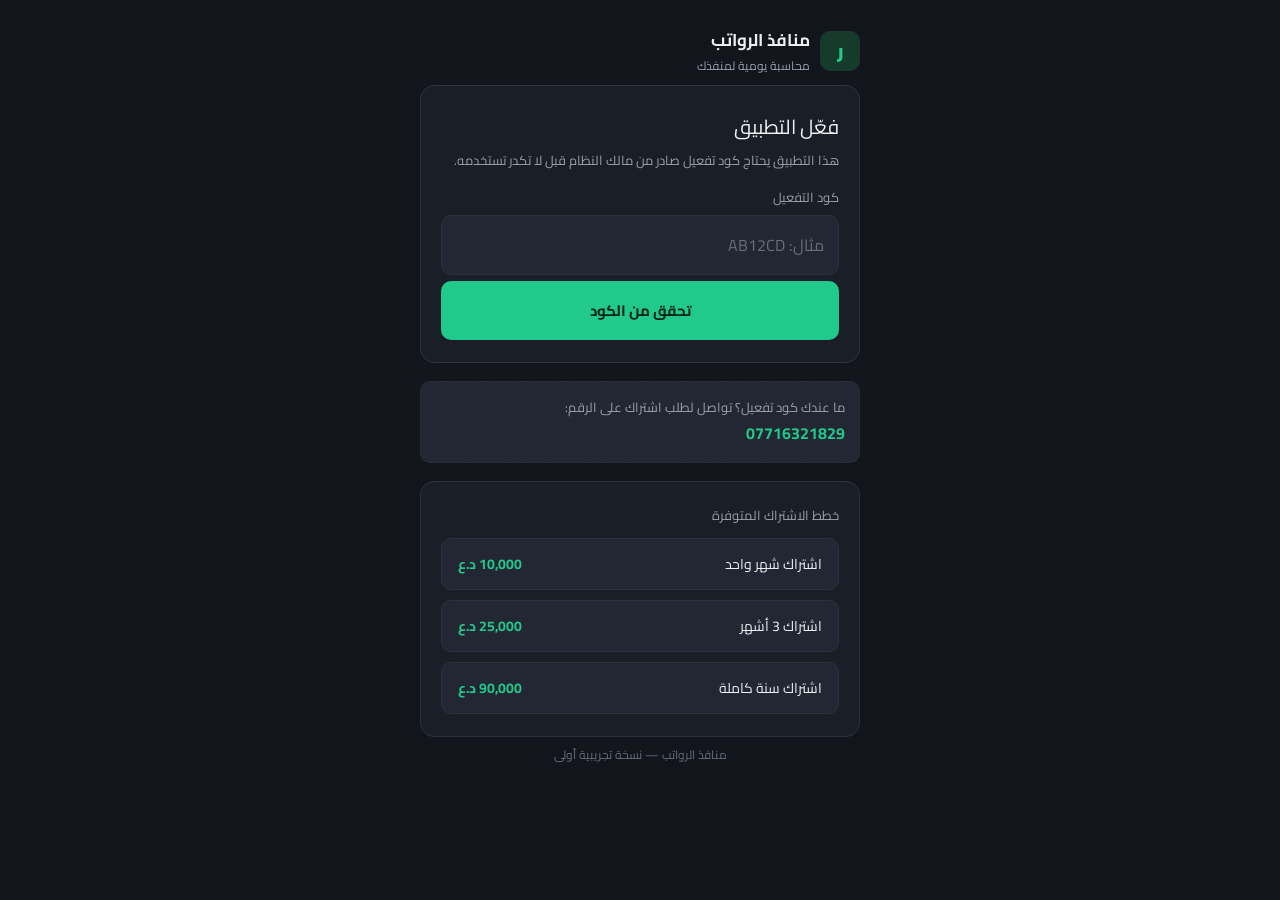
==== index.html @ 4c49eb66 "Update index.html" ====
<!DOCTYPE html>
<html lang="ar" dir="rtl">
<head>
<meta charset="UTF-8" />
<meta name="viewport" content="width=device-width, initial-scale=1, maximum-scale=1, viewport-fit=cover" />
<meta name="theme-color" content="#12151b" />
<title>منافذ الرواتب</title>
<link rel="manifest" href="manifest.json" />
<link rel="apple-touch-icon" href="icons/icon-192.png" />
<meta name="apple-mobile-web-app-capable" content="yes" />
<meta name="apple-mobile-web-app-status-bar-style" content="black-translucent" />
<link rel="stylesheet" href="css/style.css" />
</head>
<body>

<div class="brand">
  <div class="brand-mark">ر</div>
  <div>
    <div class="brand-name">منافذ الرواتب</div>
    <div class="brand-sub">محاسبة يومية لمنفذك</div>
  </div>
</div>

<!-- شاشة التفعيل -->
<section id="screen-activation" class="screen">
  <div class="card">
    <div class="title">فعّل التطبيق</div>
    <div class="subtitle">هذا التطبيق يحتاج كود تفعيل صادر من مالك النظام قبل لا تكدر تستخدمه.</div>
    <label>كود التفعيل</label>
    <input type="text" id="activation-code" placeholder="مثال: AB12CD" autocomplete="off" />
    <div class="error-text" id="activation-error"></div>
    <div style="height:6px"></div>
    <button class="btn btn-primary" id="btn-check-activation">تحقق من الكود</button>
  </div>

  <div class="hint-box">
    ما عندك كود تفعيل؟ تواصل لطلب اشتراك على الرقم:
    <br />
    <span class="hint-phone" id="support-phone-display"></span>
  </div>

  <div class="card">
    <div class="subtitle" style="margin-bottom:12px">خطط الاشتراك المتوفرة</div>
    <div class="plans">
      <div class="plan"><span class="plan-name">اشتراك شهر واحد</span><span class="plan-price">10,000 د.ع</span></div>
      <div class="plan"><span class="plan-name">اشتراك 3 أشهر</span><span class="plan-price">25,000 د.ع</span></div>
      <div class="plan"><span class="plan-name">اشتراك سنة كاملة</span><span class="plan-price">90,000 د.ع</span></div>
    </div>
  </div>
</section>

<!-- شاشة إنشاء الحساب (أول استخدام بعد التفعيل) -->
<section id="screen-signup" class="screen">
  <div class="card">
    <div class="title">أنشئ حسابك</div>
    <div class="subtitle">هذا الجهاز مفعّل. حط رقم هاتفك ورمز سري من 5 أرقام تستخدمه بكل مرة تفتح التطبيق.</div>

    <label>رقم الهاتف</label>
    <input type="tel" id="signup-phone" placeholder="07xxxxxxxxx" inputmode="numeric" />

    <label>الرمز السري (5 أرقام)</label>
    <input type="password" id="signup-pin" placeholder="•••••" inputmode="numeric" maxlength="5" />

    <label>تأكيد الرمز السري</label>
    <input type="password" id="signup-pin2" placeholder="•••••" inputmode="numeric" maxlength="5" />

    <div class="error-text" id="signup-error"></div>
    <div style="height:6px"></div>
    <button class="btn btn-primary" id="btn-signup">إنشاء الحساب</button>
  </div>
</section>

<!-- شاشة تسجيل الدخول -->
<section id="screen-login" class="screen">
  <div class="card">
    <div class="title">تسجيل الدخول</div>
    <div class="subtitle">حط رقم هاتفك ورمزك السري.</div>

    <label>رقم الهاتف</label>
    <input type="tel" id="login-phone" placeholder="07xxxxxxxxx" inputmode="numeric" />

    <label>الرمز السري</label>
    <input type="password" id="login-pin" placeholder="•••••" inputmode="numeric" maxlength="5" />

    <div class="error-text" id="login-error"></div>
    <div style="height:6px"></div>
    <button class="btn btn-primary" id="btn-login">دخول</button>
    <button class="link-btn" id="link-forgot-pin">نسيت الرمز السري؟</button>
  </div>
</section>

<!-- نسيت الرمز - خطوة 1: طلب OTP -->
<section id="screen-forgot-1" class="screen">
  <div class="top-actions">
    <button class="back-btn" id="link-to-login">‹ رجوع لتسجيل الدخول</button>
  </div>
  <div class="card">
    <div class="title">استرجاع الرمز السري</div>
    <div class="subtitle">راح نرسلك رمز تحقق عبر واتساب على رقمك.</div>
    <label>رقم الهاتف</label>
    <input type="tel" id="forgot-phone" placeholder="07xxxxxxxxx" inputmode="numeric" />
    <div class="error-text" id="forgot1-error"></div>
    <div style="height:6px"></div>
    <button class="btn btn-primary" id="btn-send-otp">إرسال الرمز عبر واتساب</button>
  </div>
</section>

<!-- نسيت الرمز - خطوة 2: تأكيد OTP + رمز جديد -->
<section id="screen-forgot-2" class="screen">
  <div class="top-actions">
    <button class="back-btn" id="link-back-forgot1">‹ رجوع</button>
  </div>
  <div class="card">
    <div class="title">أدخل رمز التحقق</div>
    <div class="subtitle" id="otp-dev-hint">وصلك رمز مكون من 6 أرقام عبر واتساب.</div>

    <label>رمز التحقق</label>
    <input type="text" id="otp-code" placeholder="123456" inputmode="numeric" maxlength="6" />

    <label>الرمز السري الجديد (5 أرقام)</label>
    <input type="password" id="new-pin" placeholder="•••••" inputmode="numeric" maxlength="5" />

    <label>تأكيد الرمز الجديد</label>
    <input type="password" id="new-pin2" placeholder="•••••" inputmode="numeric" maxlength="5" />

    <div class="error-text" id="forgot2-error"></div>
    <div style="height:6px"></div>
    <button class="btn btn-primary" id="btn-reset-pin">تأكيد وتحديث الرمز</button>
  </div>
</section>

<!-- شاشة إعداد المنفذ (اختيار الأجهزة المتوفرة) -->
<section id="screen-device-setup" class="screen">
  <div class="card">
    <div class="title">شنو الأجهزة المتوفرة عندك؟</div>
    <div class="subtitle">اختر كل جهاز موجود بمنفذك. تكدر تعدلها لاحقاً من الإعدادات.</div>

    <div class="device-list">
      <label class="device-item"><input type="checkbox" value="Switch Rasheed" /> <span>Switch Rasheed</span></label>
      <label class="device-item"><input type="checkbox" value="Switch NBI" /> <span>Switch NBI</span></label>
      <label class="device-item"><input type="checkbox" value="Switch BOB" /> <span>Switch BOB</span></label>
      <label class="device-item"><input type="checkbox" value="Qi" /> <span>Qi</span></label>
      <label class="device-item"><input type="checkbox" value="Qasa" /> <span>Qasa</span></label>
      <label class="device-item"><input type="checkbox" value="AlArab" /> <span>AlArab</span></label>
      <label class="device-item"><input type="checkbox" value="Tabadul" /> <span>Tabadul</span></label>
      <label class="device-item"><input type="checkbox" value="Blue" /> <span>Blue</span></label>
    </div>

    <div class="error-text" id="device-setup-error"></div>
    <div style="height:6px"></div>
    <button class="btn btn-primary" id="btn-save-devices">حفظ ومتابعة</button>
  </div>
</section>

<!-- لوحة التحكم الرئيسية -->
<section id="screen-dashboard" class="screen">
  <div class="dash-header">
    <div>
      <div class="brand-name">أهلاً بيك</div>
      <div class="brand-sub" id="dash-date"></div>
    </div>
    <button class="icon-btn" id="btn-logout" title="تسجيل خروج">⎋</button>
  </div>

  <div class="card profit-card">
    <div class="subtitle">أرباحك اليوم</div>
    <div class="profit-value" id="dash-profit-today">0 د.ع</div>
    <div class="subtitle" id="dash-count-today">0 تسوية اليوم</div>
  </div>

  <button class="btn btn-primary" id="btn-open-add-settlement">+ إدخال تسوية جديدة</button>
  <div style="height:10px"></div>
  <button class="btn btn-ghost" id="btn-open-daily-report">الكشف اليومي المفصّل</button>
  <div style="height:10px"></div>
  <button class="btn btn-ghost" id="btn-open-periodic-report">الكشف الدوري (أسبوعي / شهري)</button>

  <div class="card" style="margin-top:14px">
    <div class="subtitle" style="margin-bottom:10px">الرصيد المعلق بالأجهزة</div>
    <div id="dash-balances-list" class="recent-list">
      <div class="subtitle">لا يوجد رصيد معلق</div>
    </div>
    <div style="height:10px"></div>
    <button class="btn btn-ghost" id="btn-open-withdrawal">سحب بنكي</button>
  </div>

  <div class="card" style="margin-top:14px">
    <div class="subtitle" style="margin-bottom:10px">آخر التسويات</div>
    <div id="dash-recent-list" class="recent-list">
      <div class="subtitle">ماكو تسويات لهسه</div>
    </div>
  </div>
</section>

<!-- شاشة الكشف اليومي المفصّل -->
<section id="screen-daily-report" class="screen">
  <div class="top-actions">
    <button class="back-btn" id="link-back-dashboard-3">‹ رجوع</button>
  </div>
  <div class="card">
    <div class="title">الكشف اليومي</div>
    <div class="date-nav">
      <button class="date-nav-btn" id="btn-prev-day">‹</button>
      <div class="subtitle" id="daily-report-date"></div>
      <button class="date-nav-btn" id="btn-next-day">›</button>
    </div>

    <div class="commission-box" style="margin-top:14px">
      <span>إجمالي أرباح اليوم</span>
      <span id="daily-report-total">0 د.ع</span>
    </div>

    <div id="daily-report-table" class="report-table"></div>
  </div>
</section>

<!-- شاشة الكشف الدوري -->
<section id="screen-periodic-report" class="screen">
  <div class="top-actions">
    <button class="back-btn" id="link-back-dashboard-4">‹ رجوع</button>
  </div>
  <div class="card">
    <div class="title">الكشف الدوري</div>
    <div class="device-chips">
      <div class="device-chip selected" id="btn-period-week" data-days="7">آخر 7 أيام</div>
      <div class="device-chip" id="btn-period-month" data-days="30">آخر 30 يوم</div>
    </div>

    <div class="commission-box" style="margin-top:14px">
      <span>إجمالي الأرباح بالفترة</span>
      <span id="periodic-report-total">0 د.ع</span>
    </div>

    <div id="periodic-report-table" class="report-table"></div>
  </div>
</section>

<!-- شاشة إدخال تسوية -->
<section id="screen-add-settlement" class="screen">
  <div class="top-actions">
    <button class="back-btn" id="link-back-dashboard">‹ رجوع</button>
  </div>
  <div class="card">
    <div class="title">إدخال تسوية</div>
    <label>اختر الجهاز</label>
    <div class="device-chips" id="settlement-device-chips"></div>

    <label>مبلغ التسوية</label>
    <input type="text" id="settlement-amount" placeholder="1,000,000" inputmode="numeric" />

    <div class="commission-box">
      <span>عمولتك من هذي التسوية</span>
      <span id="settlement-commission">0 د.ع</span>
    </div>

    <div class="error-text" id="settlement-error"></div>
    <div style="height:6px"></div>
    <button class="btn btn-primary" id="btn-save-settlement">حفظ التسوية</button>
  </div>
</section>

<!-- شاشة سحب بنكي -->
<section id="screen-add-withdrawal" class="screen">
  <div class="top-actions">
    <button class="back-btn" id="link-back-dashboard-2">‹ رجوع</button>
  </div>
  <div class="card">
    <div class="title">سحب بنكي</div>
    <label>اختر الجهاز</label>
    <div class="device-chips" id="withdrawal-device-chips"></div>

    <div class="commission-box">
      <span>الرصيد المعلق الحالي</span>
      <span id="withdrawal-current-balance">0 د.ع</span>
    </div>

    <label>اسم المصرف</label>
    <input type="text" id="withdrawal-bank" placeholder="مثلاً: مصرف الرافدين" />

    <label>المبلغ المسحوب</label>
    <input type="text" id="withdrawal-amount" placeholder="1,000,000" inputmode="numeric" />

    <div class="error-text" id="withdrawal-error"></div>
    <div style="height:6px"></div>
    <button class="btn btn-primary" id="btn-save-withdrawal">حفظ السحب</button>
  </div>
</section>

<div class="center-note">منافذ الرواتب — نسخة تجريبية أولى</div>

<script type="module" src="js/auth.js?v=3"></script>
<script>
  if ('serviceWorker' in navigator) {
    window.addEventListener('load', () => {
      navigator.serviceWorker.register('service-worker.js').catch(() => {});
    });
  }
</script>
</body>
</html>
---- css/style.css ----
@import url('https://fonts.googleapis.com/css2?family=Cairo:wght@400;500;700;900&display=swap');

:root {
  --bg: #12151b;
  --surface: #1a1e26;
  --surface-2: #222733;
  --border: #2c313d;
  --text: #eef0f3;
  --text-dim: #9aa1ad;
  --text-faint: #666e7b;
  --accent: #21c98a;
  --accent-dim: #163b2c;
  --amber: #e0a63f;
  --danger: #e0553f;
  --radius: 14px;
}

* { box-sizing: border-box; }

html, body {
  margin: 0;
  padding: 0;
  background: var(--bg);
  color: var(--text);
  font-family: 'Cairo', sans-serif;
  direction: rtl;
  min-height: 100vh;
}

body {
  display: flex;
  flex-direction: column;
  max-width: 480px;
  margin: 0 auto;
  padding: 24px 20px 40px;
}

h1, h2, h3 { margin: 0; font-weight: 700; }

.screen { display: none; flex-direction: column; gap: 18px; animation: fade .25s ease; }
.screen.active { display: flex; }
@keyframes fade { from { opacity: 0; transform: translateY(6px);} to { opacity: 1; transform: translateY(0);} }

.brand {
  display: flex;
  align-items: center;
  gap: 10px;
  margin-bottom: 8px;
}
.brand-mark {
  width: 40px; height: 40px;
  border-radius: 10px;
  background: var(--accent-dim);
  color: var(--accent);
  display: flex; align-items: center; justify-content: center;
  font-weight: 900; font-size: 18px;
}
.brand-name { font-size: 17px; font-weight: 700; }
.brand-sub { font-size: 12px; color: var(--text-dim); margin-top: -2px; }

.card {
  background: var(--surface);
  border: 1px solid var(--border);
  border-radius: var(--radius);
  padding: 22px 20px;
}

.title { font-size: 20px; margin-bottom: 4px; }
.subtitle { font-size: 13px; color: var(--text-dim); line-height: 1.7; margin-bottom: 10px; }

label { font-size: 13px; color: var(--text-dim); display: block; margin: 14px 0 6px; }

input[type="text"], input[type="tel"], input[type="password"], input[type="number"] {
  width: 100%;
  background: var(--surface-2);
  border: 1px solid var(--border);
  border-radius: 10px;
  padding: 14px 14px;
  color: var(--text);
  font-family: 'Cairo', sans-serif;
  font-size: 16px;
  outline: none;
  transition: border-color .15s;
}
input:focus { border-color: var(--accent); }
input::placeholder { color: var(--text-faint); }

.pin-row {
  display: flex;
  gap: 8px;
  direction: ltr;
}
.pin-row input {
  text-align: center;
  font-size: 22px;
  padding: 12px 0;
  width: 100%;
  letter-spacing: 2px;
}

.btn {
  border: none;
  border-radius: 10px;
  padding: 15px;
  font-family: 'Cairo', sans-serif;
  font-size: 15px;
  font-weight: 700;
  cursor: pointer;
  width: 100%;
  transition: opacity .15s, transform .1s;
}
.btn:active { transform: scale(.98); }
.btn-primary { background: var(--accent); color: #06231a; }
.btn-ghost { background: transparent; color: var(--text); border: 1px solid var(--border); }
.btn:disabled { opacity: .5; cursor: not-allowed; }

.link-btn {
  background: none;
  border: none;
  color: var(--accent);
  font-family: 'Cairo', sans-serif;
  font-size: 13px;
  cursor: pointer;
  padding: 6px 0;
  text-decoration: underline;
}

.error-text {
  color: var(--danger);
  font-size: 13px;
  display: none;
}
.error-text.show { display: block; }

.hint-box {
  background: var(--surface-2);
  border: 1px dashed var(--border);
  border-radius: 10px;
  padding: 14px;
  font-size: 13px;
  color: var(--text-dim);
  line-height: 1.8;
}
.hint-phone {
  color: var(--accent);
  font-weight: 700;
  font-size: 16px;
  direction: ltr;
  display: inline-block;
  unicode-bidi: plaintext;
}

.plans {
  display: flex;
  flex-direction: column;
  gap: 10px;
}
.plan {
  display: flex;
  justify-content: space-between;
  align-items: center;
  background: var(--surface-2);
  border: 1px solid var(--border);
  border-radius: 10px;
  padding: 12px 16px;
}
.plan-name { font-size: 14px; }
.plan-price { font-size: 14px; font-weight: 700; color: var(--accent); }

.center-note {
  text-align: center;
  font-size: 12px;
  color: var(--text-faint);
  margin-top: 6px;
}

.top-actions {
  display: flex;
  justify-content: space-between;
  align-items: center;
}
.back-btn {
  background: none;
  border: none;
  color: var(--text-dim);
  font-size: 14px;
  cursor: pointer;
}

.otp-row {
  display: flex;
  gap: 8px;
  direction: ltr;
}
.otp-row input {
  text-align: center;
  font-size: 20px;
  width: 100%;
}

.loading-dot {
  display: inline-block;
  width: 6px; height: 6px;
  border-radius: 50%;
  background: currentColor;
  animation: blink 1s infinite ease-in-out;
}
@keyframes blink { 0%,100%{opacity:.2} 50%{opacity:1} }


.device-list {
    display: flex;
    flex-direction: column;
    gap: 8px;
    margin: 12px 0 4px;
}
.device-item {
    display: flex;
    align-items: center;
    gap: 12px;
    background: var(--surface-2);
    border: 1px solid var(--border);
    border-radius: 10px;
    padding: 14px 16px;
    cursor: pointer;
    font-size: 15px;
    transition: border-color .15s;
}
.device-item:has(input:checked) {
    border-color: var(--accent);
    background: var(--accent-dim);
}
.device-item input[type="checkbox"] {
    width: 20px;
    height: 20px;
    accent-color: var(--accent);
    flex-shrink: 0;
}


      .dash-header {
          display: flex;
          justify-content: space-between;
          align-items: center;
      }
.icon-btn {
    background: var(--surface-2);
    border: 1px solid var(--border);
    color: var(--text-dim);
    width: 40px; height: 40px;
    border-radius: 10px;
    font-size: 18px;
    cursor: pointer;
}

.profit-card { text-align: center; }
.profit-value {
    font-size: 34px;
    font-weight: 900;
    color: var(--accent);
    margin: 8px 0 4px;
}

.recent-list { display: flex; flex-direction: column; gap: 8px; }
.recent-item {
    display: flex;
    justify-content: space-between;
    align-items: center;
    background: var(--surface-2);
    border-radius: 8px;
    padding: 10px 12px;
    font-size: 14px;
}
.recent-item .r-device { color: var(--text-dim); }
.recent-item .r-commission { color: var(--accent); font-weight: 700; }

.device-chips {
    display: flex;
    flex-wrap: wrap;
    gap: 8px;
    margin: 10px 0 4px;
}
.device-chip {
    background: var(--surface-2);
    border: 1px solid var(--border);
    border-radius: 20px;
    padding: 8px 16px;
    font-size: 13px;
    cursor: pointer;
    transition: all .15s;
}
.device-chip.selected {
    background: var(--accent);
    color: #06231a;
    border-color: var(--accent);
    font-weight: 700;
}

.commission-box {
    display: flex;
    justify-content: space-between;
    align-items: center;
    background: var(--accent-dim);
    border-radius: 10px;
    padding: 14px 16px;
    margin: 14px 0;
    font-size: 14px;
}
.commission-box span:last-child {
    color: var(--accent);
    font-weight: 900;
    font-size: 18px;
}


  .date-nav {
      display: flex;
      align-items: center;
      justify-content: space-between;
      gap: 10px;
  }
.date-nav-btn {
    background: var(--surface-2);
    border: 1px solid var(--border);
    color: var(--text);
    width: 38px; height: 38px;
    border-radius: 8px;
    font-size: 18px;
    cursor: pointer;
}
.date-nav .subtitle { flex: 1; text-align: center; }

.report-table {
    display: flex;
    flex-direction: column;
    gap: 8px;
    margin-top: 14px;
}
.report-row {
    display: grid;
    grid-template-columns: 1fr 1fr 1fr;
    align-items: center;
    background: var(--surface-2);
    border-radius: 8px;
    padding: 10px 12px;
    font-size: 13px;
    gap: 6px;
}
.report-row.header {
    background: transparent;
    color: var(--text-faint);
    font-size: 12px;
    padding: 0 12px;
}
.report-row .r-name { color: var(--text); font-weight: 700; }
.report-row .r-num { text-align: center; }
.report-row .r-commission { color: var(--accent); font-weight: 700; }
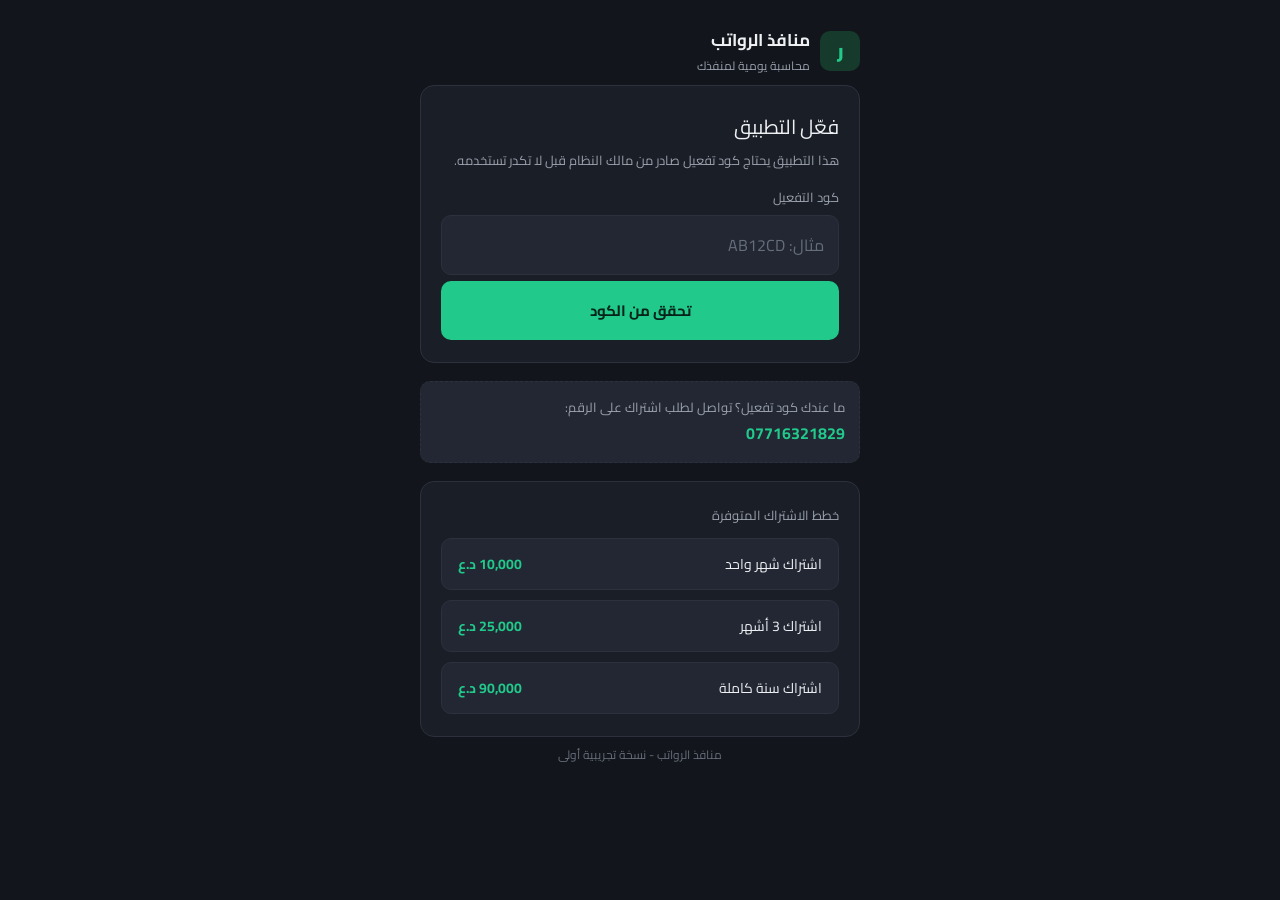
==== commit da8ac929: "Update index.html" ====
--- a/index.html
+++ b/index.html
@@ -168,7 +168,14 @@
     <div class="subtitle" id="dash-count-today">0 تسوية اليوم</div>
   </div>
 
+  <div class="card" style="margin-top:10px">
+    <div class="subtitle">الشحن والتحويل</div>
+    <div class="profit-value" id="dash-charge-today" style="font-size:24px">0 د.ع</div>
+  </div>
+
   <button class="btn btn-primary" id="btn-open-add-settlement">+ إدخال تسوية جديدة</button>
+  <div style="height:10px"></div>
+  <button class="btn btn-primary" id="btn-open-add-charge">+ شحن وتحويل</button>
   <div style="height:10px"></div>
   <button class="btn btn-ghost" id="btn-open-daily-report">الكشف اليومي المفصّل</button>
   <div style="height:10px"></div>
@@ -210,6 +217,28 @@
     </div>
 
     <div id="daily-report-table" class="report-table"></div>
+
+    <div class="subtitle" style="margin-top:18px;margin-bottom:8px">كل الحركات بالتفصيل</div>
+    <div id="daily-report-transactions" class="report-table"></div>
+  </div>
+</section>
+
+<!-- شاشة الشحن والتحويل -->
+<section id="screen-add-charge" class="screen">
+  <div class="top-actions">
+    <button class="back-btn" id="link-back-dashboard-5">‹ رجوع</button>
+  </div>
+  <div class="card">
+    <div class="title">شحن وتحويل</div>
+    <label>اختر الجهاز</label>
+    <div class="device-chips" id="charge-device-chips"></div>
+
+    <label>المبلغ المستلم كاش (نفس مبلغ الشحن)/label>
+    <input type="text" id="charge-amount" placeholder="1,000,000" inputmode="numeric" />
+
+    <div class="error-text" id="charge-error"></div>
+    <div style="height:6px"></div>
+    <button class="btn btn-primary" id="btn-save-charge">ح٠ظ العملية</button>
   </div>
 </section>
 
@@ -274,7 +303,7 @@
     </div>
 
     <label>اسم المصرف</label>
-    <input type="text" id="withdrawal-bank" placeholder="مثلاً: مصرف الرافدين" />
+    <input type="text" id="withdrawal-bank" placeholder="صلاً: مصرف الرافدين" />
 
     <label>المبلغ المسحوب</label>
     <input type="text" id="withdrawal-amount" placeholder="1,000,000" inputmode="numeric" />
@@ -285,7 +314,7 @@
   </div>
 </section>
 
-<div class="center-note">منافذ الرواتب — نسخة تجريبية أولى</div>
+<div class="center-note">منافذ الرواتب - نسخة تجريبية أولى</div>
 
 <script type="module" src="js/auth.js?v=3"></script>
 <script>
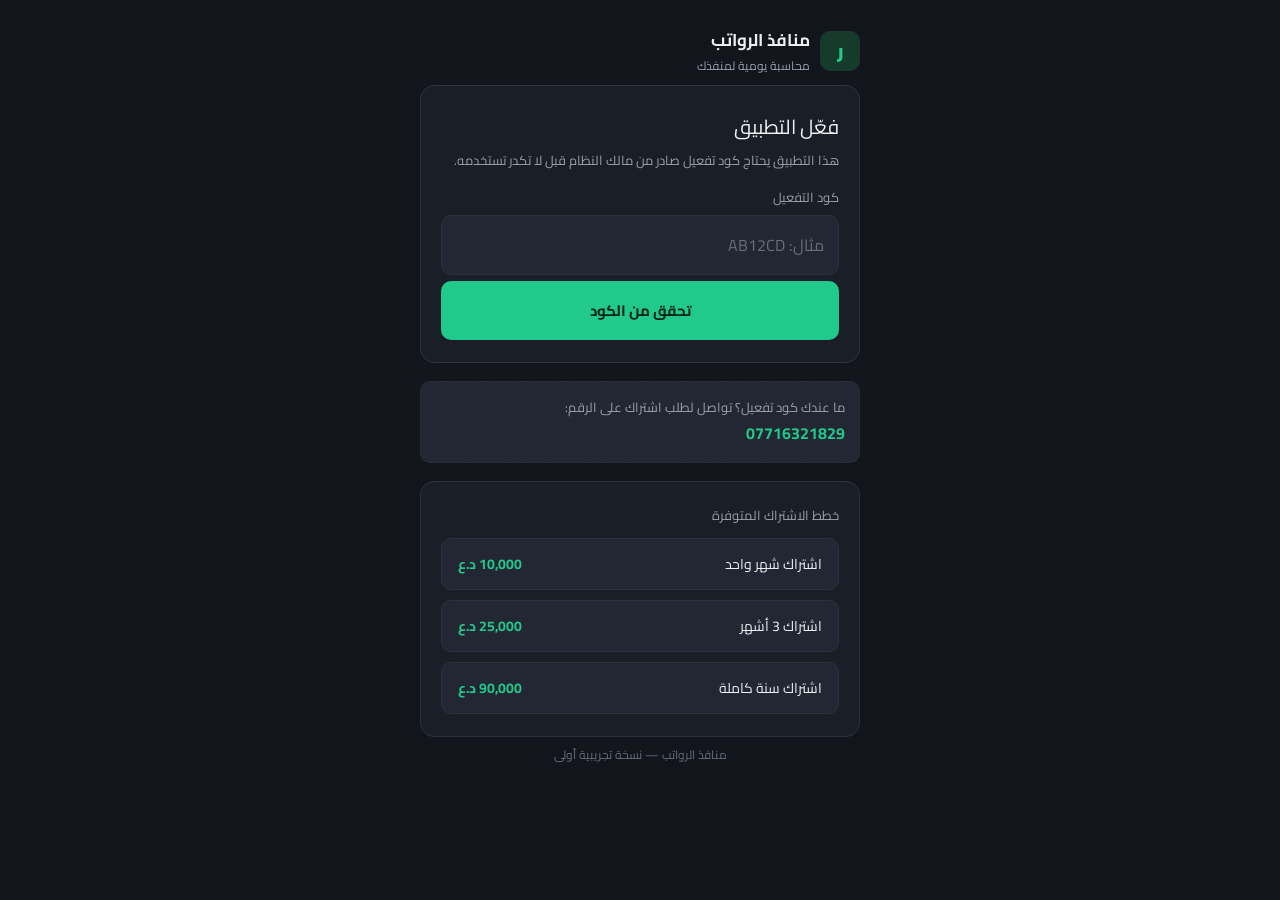
==== commit 76951e00: "Update index.html" ====
--- a/index.html
+++ b/index.html
@@ -191,6 +191,13 @@
   </div>
 
   <div class="card" style="margin-top:14px">
+    <div class="subtitle" style="margin-bottom:10px">مجموع المسحوب من المصرف</div>
+    <div id="dash-withdrawn-list" class="recent-list">
+      <div class="subtitle">لا يوجد مسحوبات لهسه</div>
+    </div>
+  </div>
+
+  <div class="card" style="margin-top:14px">
     <div class="subtitle" style="margin-bottom:10px">آخر التسويات</div>
     <div id="dash-recent-list" class="recent-list">
       <div class="subtitle">ماكو تسويات لهسه</div>
@@ -233,12 +240,12 @@
     <label>اختر الجهاز</label>
     <div class="device-chips" id="charge-device-chips"></div>
 
-    <label>المبلغ المستلم كاش (نفس مبلغ الشحن)/label>
+    <label>المبلغ المستلم كاش (نفس مبلغ الشحن)</label>
     <input type="text" id="charge-amount" placeholder="1,000,000" inputmode="numeric" />
 
     <div class="error-text" id="charge-error"></div>
     <div style="height:6px"></div>
-    <button class="btn btn-primary" id="btn-save-charge">ح٠ظ العملية</button>
+    <button class="btn btn-primary" id="btn-save-charge">حفظ العملية</button>
   </div>
 </section>
 
@@ -303,7 +310,7 @@
     </div>
 
     <label>اسم المصرف</label>
-    <input type="text" id="withdrawal-bank" placeholder="صلاً: مصرف الرافدين" />
+    <input type="text" id="withdrawal-bank" placeholder="مثلاً: مصرف الرافدين" />
 
     <label>المبلغ المسحوب</label>
     <input type="text" id="withdrawal-amount" placeholder="1,000,000" inputmode="numeric" />
@@ -314,7 +321,7 @@
   </div>
 </section>
 
-<div class="center-note">منافذ الرواتب - نسخة تجريبية أولى</div>
+<div class="center-note">منافذ الرواتب — نسخة تجريبية أولى</div>
 
 <script type="module" src="js/auth.js?v=3"></script>
 <script>
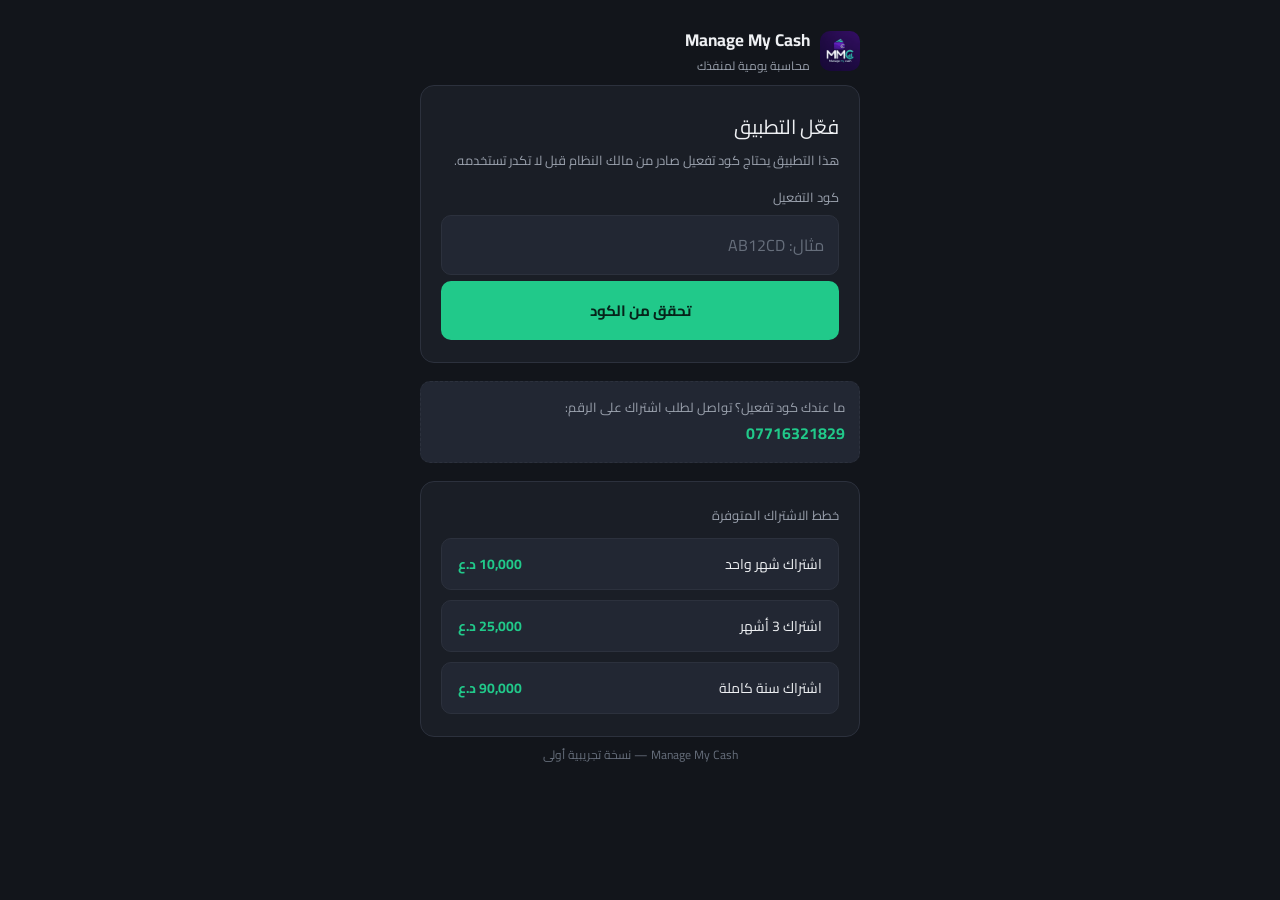
==== commit a093a2a4: "Update index.html" ====
--- a/index.html
+++ b/index.html
@@ -3,8 +3,8 @@
 <head>
 <meta charset="UTF-8" />
 <meta name="viewport" content="width=device-width, initial-scale=1, maximum-scale=1, viewport-fit=cover" />
-<meta name="theme-color" content="#12151b" />
-<title>منافذ الرواتب</title>
+<meta name="theme-color" content="#2b1963" />
+<title>Manage My Cash</title>
 <link rel="manifest" href="manifest.json" />
 <link rel="apple-touch-icon" href="icons/icon-192.png" />
 <meta name="apple-mobile-web-app-capable" content="yes" />
@@ -14,9 +14,9 @@
 <body>
 
 <div class="brand">
-  <div class="brand-mark">ر</div>
+  <img class="brand-mark" src="icons/icon-192.png" alt="MMC" />
   <div>
-    <div class="brand-name">منافذ الرواتب</div>
+    <div class="brand-name">Manage My Cash</div>
     <div class="brand-sub">محاسبة يومية لمنفذك</div>
   </div>
 </div>
@@ -321,7 +321,7 @@
   </div>
 </section>
 
-<div class="center-note">منافذ الرواتب — نسخة تجريبية أولى</div>
+<div class="center-note">Manage My Cash — نسخة تجريبية أولى</div>
 
 <script type="module" src="js/auth.js?v=3"></script>
 <script>
--- a/css/style.css
+++ b/css/style.css
@@ -50,10 +50,8 @@
 .brand-mark {
   width: 40px; height: 40px;
   border-radius: 10px;
-  background: var(--accent-dim);
-  color: var(--accent);
-  display: flex; align-items: center; justify-content: center;
-  font-weight: 900; font-size: 18px;
+  object-fit: cover;
+  display: block;
 }
 .brand-name { font-size: 17px; font-weight: 700; }
 .brand-sub { font-size: 12px; color: var(--text-dim); margin-top: -2px; }
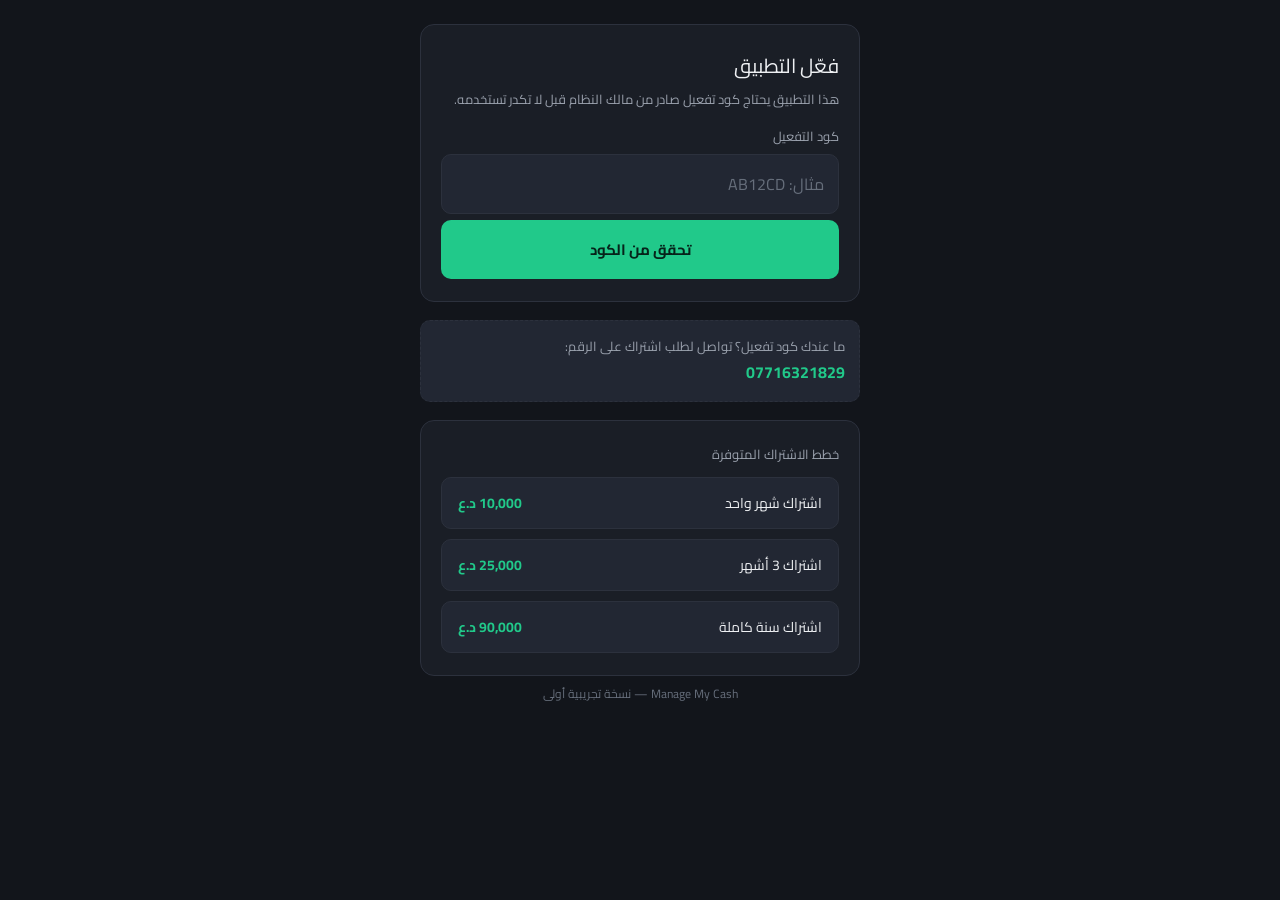
==== commit bbff31a3: "Update index.html" ====
--- a/index.html
+++ b/index.html
@@ -72,20 +72,46 @@
 
 <!-- شاشة تسجيل الدخول -->
 <section id="screen-login" class="screen">
-  <div class="card">
-    <div class="title">تسجيل الدخول</div>
-    <div class="subtitle">حط رقم هاتفك ورمزك السري.</div>
-
-    <label>رقم الهاتف</label>
-    <input type="tel" id="login-phone" placeholder="07xxxxxxxxx" inputmode="numeric" />
-
-    <label>الرمز السري</label>
-    <input type="password" id="login-pin" placeholder="•••••" inputmode="numeric" maxlength="5" />
-
-    <div class="error-text" id="login-error"></div>
-    <div style="height:6px"></div>
-    <button class="btn btn-primary" id="btn-login">دخول</button>
-    <button class="link-btn" id="link-forgot-pin">نسيت الرمز السري؟</button>
+  <div class="login-screen">
+    <div class="login-hero">
+      <img class="login-logo-icon" src="icons/icon-192.png" alt="MMC" />
+      <div class="login-wordmark-text">Manage <span class="accent">my</span> cash</div>
+      <div class="login-mini-brand"><span></span>MMC<span></span></div>
+    </div>
+
+    <div class="login-welcome">
+      <div class="login-welcome-title">مرحباً بك!</div>
+      <div class="login-welcome-sub">سجّل الدخول لإدارة أموالك بسهولة</div>
+    </div>
+
+    <div class="card login-card">
+      <label>رقم الهاتف</label>
+      <div class="phone-input-row">
+        <div class="country-chip">🇮🇶 964+</div>
+        <div class="input-icon-wrap">
+          <input type="tel" id="login-phone" placeholder="07xxxxxxxxx" inputmode="numeric" />
+          <span class="input-icon">📱</span>
+        </div>
+      </div>
+
+      <label>الرمز السري</label>
+      <div class="input-icon-wrap">
+        <input type="password" id="login-pin" placeholder="أدخل الرمز السري" inputmode="numeric" maxlength="5" />
+        <span class="input-icon">🔒</span>
+        <button type="button" class="eye-toggle" id="btn-toggle-pin">👁</button>
+      </div>
+
+      <div class="error-text" id="login-error"></div>
+      <div style="height:6px"></div>
+      <button class="btn btn-primary btn-login-fancy" id="btn-login"><span>→</span> تسجيل الدخول</button>
+      <button class="link-btn" id="link-forgot-pin">نسيت الرمز السري؟</button>
+
+      <div class="login-divider"><span>أو</span></div>
+      <div class="login-signup-prompt">
+        ليس لديك اشتراك؟
+        <button class="link-btn inline" id="link-login-to-activation">طلب الإشتراك 📝</button>
+      </div>
+    </div>
   </div>
 </section>
 
@@ -154,40 +180,91 @@
 
 <!-- لوحة التحكم الرئيسية -->
 <section id="screen-dashboard" class="screen">
-  <div class="dash-header">
-    <div>
-      <div class="brand-name">أهلاً بيك</div>
-      <div class="brand-sub" id="dash-date"></div>
-    </div>
-    <button class="icon-btn" id="btn-logout" title="تسجيل خروج">⎋</button>
-  </div>
-
-  <div class="card profit-card">
-    <div class="subtitle">أرباحك اليوم</div>
-    <div class="profit-value" id="dash-profit-today">0 د.ع</div>
-    <div class="subtitle" id="dash-count-today">0 تسوية اليوم</div>
-  </div>
-
-  <div class="card" style="margin-top:10px">
-    <div class="subtitle">الشحن والتحويل</div>
+  <div class="dash-header-new">
+    <button class="dash-bell-btn" id="btn-logout" title="تسجيل خروج">🔔</button>
+    <div class="dash-header-brand-centered">
+      <img class="dash-logo-icon-lg" src="icons/icon-192.png" alt="MMC" />
+      <div class="dash-header-wordmark">Manage <span class="accent">my</span> cash</div>
+      <div class="dash-header-mini"><span></span>MMC<span></span></div>
+    </div>
+  </div>
+
+  <div class="brand-sub" id="dash-date" style="text-align:center;margin-bottom:10px"></div>
+
+  <div class="profit-card-new">
+    <div class="profit-card-new-header">
+      <span>أرباحك اليوم</span>
+      <span class="profit-trend-icon">📈</span>
+    </div>
+    <div class="profit-card-new-box">
+      <div class="profit-value-new" id="dash-profit-today">0</div>
+      <div class="profit-currency">دينار عراقي</div>
+      <div class="subtitle" id="dash-count-today" style="margin-top:6px">0 تسوية اليوم</div>
+    </div>
+  </div>
+
+  <div class="dash-grid">
+    <button class="dash-tile" id="btn-open-add-settlement">
+      <span class="dash-tile-icon">📝</span>
+      <span class="dash-tile-label">إدخال تسوية</span>
+    </button>
+    <button class="dash-tile" id="btn-open-safe">
+      <span class="dash-tile-icon">🗄️</span>
+      <span class="dash-tile-label">الصندوق</span>
+    </button>
+    <button class="dash-tile" id="btn-open-daily-report">
+      <span class="dash-tile-icon">🕓</span>
+      <span class="dash-tile-label">أخر تسوية</span>
+    </button>
+    <button class="dash-tile" id="btn-open-add-charge">
+      <span class="dash-tile-icon">🔀</span>
+      <span class="dash-tile-label">الشحن والتحويل</span>
+    </button>
+  </div>
+
+  <button class="dash-wide-tile" id="btn-open-withdrawal">
+    <span class="dash-tile-icon">🏦</span>
+    <span class="dash-tile-label">السحب من المصرف</span>
+  </button>
+
+  <div style="height:80px"></div>
+
+  <nav class="bottom-nav">
+    <button class="nav-item" id="nav-settings">
+      <span class="nav-icon">⚙️</span><span>الإعدادات</span>
+    </button>
+    <button class="nav-item nav-item-active" id="nav-home">
+      <span class="nav-icon">🏠</span><span>الرئيسية</span>
+    </button>
+    <button class="nav-item" id="btn-open-periodic-report">
+      <span class="nav-icon">📊</span><span>التقارير</span>
+    </button>
+    <button class="nav-item" id="nav-account">
+      <span class="nav-icon">👤</span><span>الحساب</span>
+    </button>
+  </nav>
+</section>
+
+<!-- شاشة الصندوق (التفاصيل المالية) -->
+<section id="screen-safe" class="screen">
+  <div class="top-actions">
+    <button class="back-btn" id="link-back-dashboard-6">‹ رجوع</button>
+  </div>
+  <div class="card">
+    <div class="title">الصندوق</div>
+    <div class="subtitle">تفاصيل أرصدتك وحركاتك المالية</div>
+  </div>
+
+  <div class="card" style="margin-top:14px">
+    <div class="subtitle">الشحن والتحويل اليوم</div>
     <div class="profit-value" id="dash-charge-today" style="font-size:24px">0 د.ع</div>
   </div>
-
-  <button class="btn btn-primary" id="btn-open-add-settlement">+ إدخال تسوية جديدة</button>
-  <div style="height:10px"></div>
-  <button class="btn btn-primary" id="btn-open-add-charge">+ شحن وتحويل</button>
-  <div style="height:10px"></div>
-  <button class="btn btn-ghost" id="btn-open-daily-report">الكشف اليومي المفصّل</button>
-  <div style="height:10px"></div>
-  <button class="btn btn-ghost" id="btn-open-periodic-report">الكشف الدوري (أسبوعي / شهري)</button>
 
   <div class="card" style="margin-top:14px">
     <div class="subtitle" style="margin-bottom:10px">الرصيد المعلق بالأجهزة</div>
     <div id="dash-balances-list" class="recent-list">
       <div class="subtitle">لا يوجد رصيد معلق</div>
     </div>
-    <div style="height:10px"></div>
-    <button class="btn btn-ghost" id="btn-open-withdrawal">سحب بنكي</button>
   </div>
 
   <div class="card" style="margin-top:14px">
--- a/css/style.css
+++ b/css/style.css
@@ -353,3 +353,301 @@
 .report-row .r-name { color: var(--text); font-weight: 700; }
 .report-row .r-num { text-align: center; }
 .report-row .r-commission { color: var(--accent); font-weight: 700; }
+
+
+/* ---------------- شاشة تسجيل الدخول (الهوية البصرية الجديدة) ---------------- */
+.login-screen {
+  position: relative;
+  margin: -24px -20px -20px;
+  padding: 36px 20px 30px;
+  background:
+    radial-gradient(circle at 88% 8%, rgba(33,201,138,0.10), transparent 42%),
+    radial-gradient(circle at 4% 92%, rgba(255,255,255,0.05), transparent 40%),
+    linear-gradient(165deg, #2b1055 0%, #1c0d40 55%, #100726 100%);
+  border-radius: 0 0 28px 28px;
+}
+
+.login-hero {
+  display: flex;
+  flex-direction: column;
+  align-items: center;
+  text-align: center;
+  margin-bottom: 22px;
+}
+.login-logo-icon {
+  width: 84px; height: 84px;
+  border-radius: 20px;
+  margin-bottom: 12px;
+  box-shadow: 0 8px 24px rgba(0,0,0,0.35);
+}
+.login-wordmark-text {
+  font-size: 21px;
+  font-weight: 900;
+  color: #fff;
+  letter-spacing: .5px;
+}
+.login-wordmark-text .accent { color: var(--accent); }
+.login-mini-brand {
+  display: flex;
+  align-items: center;
+  gap: 10px;
+  color: var(--accent);
+  font-size: 11px;
+  letter-spacing: 3px;
+  margin-top: 8px;
+}
+.login-mini-brand span {
+  width: 26px; height: 1px;
+  background: var(--accent);
+  display: inline-block;
+  opacity: .6;
+}
+
+.login-welcome {
+  text-align: center;
+  margin-bottom: 22px;
+}
+.login-welcome-title {
+  font-size: 25px;
+  font-weight: 900;
+  color: #fff;
+  margin-bottom: 6px;
+}
+.login-welcome-sub {
+  font-size: 13px;
+  color: #c9b8ea;
+}
+
+.login-card {
+  background: rgba(255,255,255,0.06);
+  border: 1px solid rgba(255,255,255,0.12);
+}
+
+.phone-input-row {
+  display: flex;
+  gap: 8px;
+}
+.country-chip {
+  background: var(--surface-2);
+  border: 1px solid var(--border);
+  border-radius: 10px;
+  padding: 0 12px;
+  display: flex;
+  align-items: center;
+  font-size: 14px;
+  white-space: nowrap;
+}
+.input-icon-wrap {
+  position: relative;
+  flex: 1;
+}
+.input-icon-wrap input { padding-left: 38px; }
+.input-icon {
+  position: absolute;
+  left: 12px;
+  top: 50%;
+  transform: translateY(-50%);
+  opacity: .55;
+  pointer-events: none;
+  font-size: 14px;
+}
+.eye-toggle {
+  position: absolute;
+  right: 12px;
+  top: 38px;
+  background: none;
+  border: none;
+  cursor: pointer;
+  opacity: .7;
+  font-size: 15px;
+  padding: 4px;
+}
+
+.btn-login-fancy {
+  display: flex;
+  align-items: center;
+  justify-content: center;
+  gap: 8px;
+}
+
+.login-divider {
+  display: flex;
+  align-items: center;
+  gap: 10px;
+  color: var(--text-faint);
+  font-size: 12px;
+  margin: 16px 0;
+}
+.login-divider::before, .login-divider::after {
+  content: '';
+  flex: 1;
+  height: 1px;
+  background: var(--border);
+}
+
+.login-signup-prompt {
+  text-align: center;
+  font-size: 13px;
+  color: var(--text-dim);
+}
+.login-signup-prompt .link-btn.inline {
+  display: inline;
+  padding: 0;
+  margin-inline-start: 4px;
+  font-size: 13px;
+}
+
+
+/* ---------------- اللوحة الرئيسية (التصميم الجديد) ---------------- */
+.dash-header-new {
+  display: flex;
+  align-items: center;
+  justify-content: space-between;
+  margin-bottom: 4px;
+}
+.dash-header-brand {
+  display: flex;
+  align-items: center;
+  gap: 10px;
+}
+.dash-logo-icon {
+  width: 42px; height: 42px;
+  border-radius: 10px;
+}
+.dash-header-wordmark {
+  font-size: 15px;
+  font-weight: 900;
+  color: var(--text);
+}
+.dash-header-wordmark .accent { color: var(--accent); }
+.dash-header-mini {
+  display: flex;
+  align-items: center;
+  gap: 6px;
+  color: var(--accent);
+  font-size: 9px;
+  letter-spacing: 2px;
+  margin-top: 2px;
+}
+.dash-header-mini span {
+  width: 14px; height: 1px;
+  background: var(--accent);
+  display: inline-block;
+  opacity: .6;
+}
+.dash-bell-btn {
+  width: 42px; height: 42px;
+  border-radius: 12px;
+  background: var(--surface-2);
+  border: 1px solid var(--border);
+  font-size: 18px;
+  cursor: pointer;
+}
+
+.profit-card-new {
+  background: linear-gradient(165deg, #2b1055 0%, #1c0d40 60%, #100726 100%);
+  border-radius: 18px;
+  padding: 18px;
+  margin-top: 12px;
+}
+.profit-card-new-header {
+  display: flex;
+  align-items: center;
+  justify-content: space-between;
+  color: #cdb9ee;
+  font-size: 13px;
+  margin-bottom: 10px;
+}
+.profit-trend-icon {
+  background: rgba(33,201,138,0.15);
+  border-radius: 8px;
+  padding: 4px 8px;
+}
+.profit-card-new-box {
+  background: rgba(0,0,0,0.25);
+  border-radius: 14px;
+  padding: 18px;
+  text-align: center;
+}
+.profit-value-new {
+  font-size: 36px;
+  font-weight: 900;
+  color: var(--accent);
+}
+.profit-currency {
+  font-size: 13px;
+  color: #cdb9ee;
+  margin-top: 4px;
+}
+
+.dash-grid {
+  display: grid;
+  grid-template-columns: 1fr 1fr;
+  gap: 12px;
+  margin-top: 16px;
+}
+.dash-tile {
+  background: var(--surface);
+  border: 1px solid var(--border);
+  border-radius: 16px;
+  padding: 22px 12px;
+  display: flex;
+  flex-direction: column;
+  align-items: center;
+  gap: 10px;
+  cursor: pointer;
+}
+.dash-tile-icon {
+  font-size: 30px;
+}
+.dash-tile-label {
+  font-size: 14px;
+  font-weight: 700;
+  color: var(--text);
+}
+
+.dash-wide-tile {
+  width: 100%;
+  background: var(--surface);
+  border: 1px solid var(--border);
+  border-radius: 16px;
+  padding: 20px 12px;
+  display: flex;
+  flex-direction: column;
+  align-items: center;
+  gap: 10px;
+  cursor: pointer;
+  margin-top: 12px;
+}
+
+.bottom-nav {
+  position: fixed;
+  bottom: 0; left: 0; right: 0;
+  max-width: 480px;
+  margin: 0 auto;
+  background: var(--surface);
+  border-top: 1px solid var(--border);
+  display: flex;
+  justify-content: space-around;
+  padding: 10px 0 calc(10px + env(safe-area-inset-bottom));
+  z-index: 20;
+}
+.nav-item {
+  background: none;
+  border: none;
+  display: flex;
+  flex-direction: column;
+  align-items: center;
+  gap: 3px;
+  color: var(--text-faint);
+  font-size: 11px;
+  cursor: pointer;
+}
+.nav-icon { font-size: 18px; }
+.nav-item-active {
+  color: var(--accent);
+}
+
+
+/* إخفاء الشعار العام القديم بأعلى الصفحة (كل شاشة أساسية صار عندها هيدرها الخاص) */
+body > .brand { display: none; }
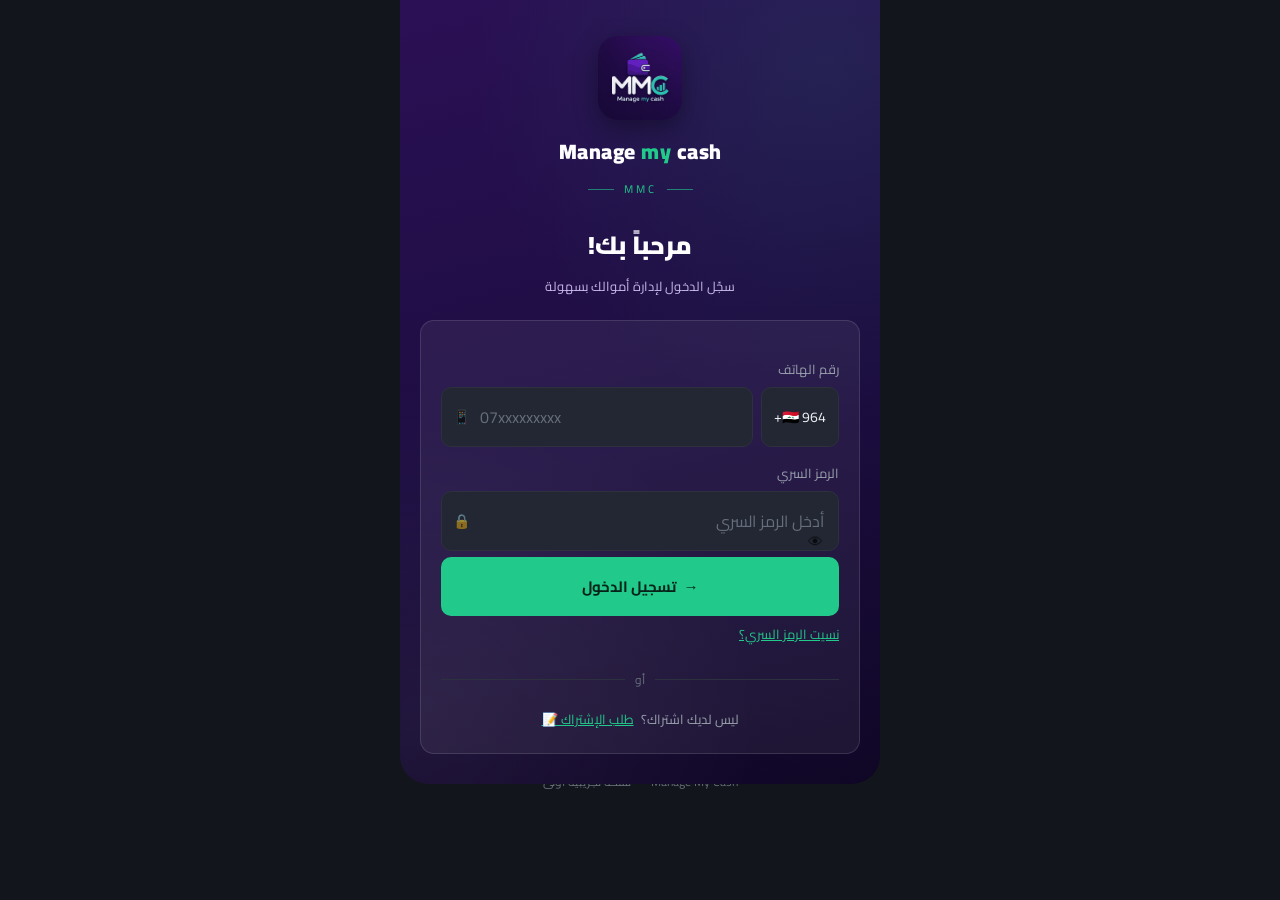
==== commit 31ae0012: "Update index.html" ====
--- a/index.html
+++ b/index.html
@@ -245,6 +245,64 @@
   </nav>
 </section>
 
+<!-- شاشة الإعدادات -->
+<section id="screen-settings" class="screen">
+  <div class="settings-header">
+    <button class="settings-back-btn" id="link-settings-back">‹</button>
+    <div class="settings-gear-mini">⚙️</div>
+    <div class="title">الإعدادات</div>
+    <div class="subtitle">إدارة أجهزة الوكيل، الموظفين والمصارف</div>
+  </div>
+
+  <div class="settings-hero">
+    <div class="settings-hero-gear">⚙️</div>
+  </div>
+
+  <button class="settings-card" id="settings-card-devices">
+    <div class="settings-card-icon">📱</div>
+    <div class="settings-card-text">
+      <div class="settings-card-title">إضافة أو حذف جهاز</div>
+      <div class="settings-card-subtitle">إدارة الأجهزة المرتبطة بحساب الوكيل</div>
+    </div>
+    <span class="settings-card-chevron">‹</span>
+  </button>
+
+  <button class="settings-card" id="settings-card-staff">
+    <div class="settings-card-icon">👤</div>
+    <div class="settings-card-text">
+      <div class="settings-card-title">إضافة موظف</div>
+      <div class="settings-card-subtitle">إضافة وإدارة موظفي المنفذ</div>
+    </div>
+    <span class="settings-card-chevron">‹</span>
+  </button>
+
+  <button class="settings-card" id="settings-card-bank">
+    <div class="settings-card-icon">🏦</div>
+    <div class="settings-card-text">
+      <div class="settings-card-title">إضافة مصرف</div>
+      <div class="settings-card-subtitle">إضافة وإدارة المصارف المعتمدة</div>
+    </div>
+    <span class="settings-card-chevron">‹</span>
+  </button>
+
+  <div style="height:80px"></div>
+
+  <nav class="bottom-nav">
+    <button class="nav-item nav-item-active" id="nav-settings-2">
+      <span class="nav-icon">⚙️</span><span>الإعدادات</span>
+    </button>
+    <button class="nav-item" id="nav-home-2">
+      <span class="nav-icon">🏠</span><span>الرئيسية</span>
+    </button>
+    <button class="nav-item" id="nav-reports-2">
+      <span class="nav-icon">📊</span><span>التقارير</span>
+    </button>
+    <button class="nav-item" id="nav-account-2">
+      <span class="nav-icon">👤</span><span>الحساب</span>
+    </button>
+  </nav>
+</section>
+
 <!-- شاشة الصندوق (التفاصيل المالية) -->
 <section id="screen-safe" class="screen">
   <div class="top-actions">
--- a/css/style.css
+++ b/css/style.css
@@ -500,22 +500,24 @@
 
 /* ---------------- اللوحة الرئيسية (التصميم الجديد) ---------------- */
 .dash-header-new {
-  display: flex;
-  align-items: center;
-  justify-content: space-between;
+  position: relative;
+  padding-top: 6px;
   margin-bottom: 4px;
 }
-.dash-header-brand {
-  display: flex;
-  align-items: center;
-  gap: 10px;
-}
-.dash-logo-icon {
-  width: 42px; height: 42px;
-  border-radius: 10px;
+.dash-header-brand-centered {
+  width: 100%;
+  display: flex;
+  flex-direction: column;
+  align-items: center;
+  text-align: center;
+}
+.dash-logo-icon-lg {
+  width: 64px; height: 64px;
+  border-radius: 16px;
+  margin-bottom: 8px;
 }
 .dash-header-wordmark {
-  font-size: 15px;
+  font-size: 17px;
   font-weight: 900;
   color: var(--text);
 }
@@ -523,19 +525,22 @@
 .dash-header-mini {
   display: flex;
   align-items: center;
-  gap: 6px;
+  gap: 8px;
   color: var(--accent);
-  font-size: 9px;
+  font-size: 10px;
   letter-spacing: 2px;
-  margin-top: 2px;
+  margin-top: 4px;
 }
 .dash-header-mini span {
-  width: 14px; height: 1px;
+  width: 18px; height: 1px;
   background: var(--accent);
   display: inline-block;
   opacity: .6;
 }
 .dash-bell-btn {
+  position: absolute;
+  top: 6px;
+  right: 0;
   width: 42px; height: 42px;
   border-radius: 12px;
   background: var(--surface-2);
